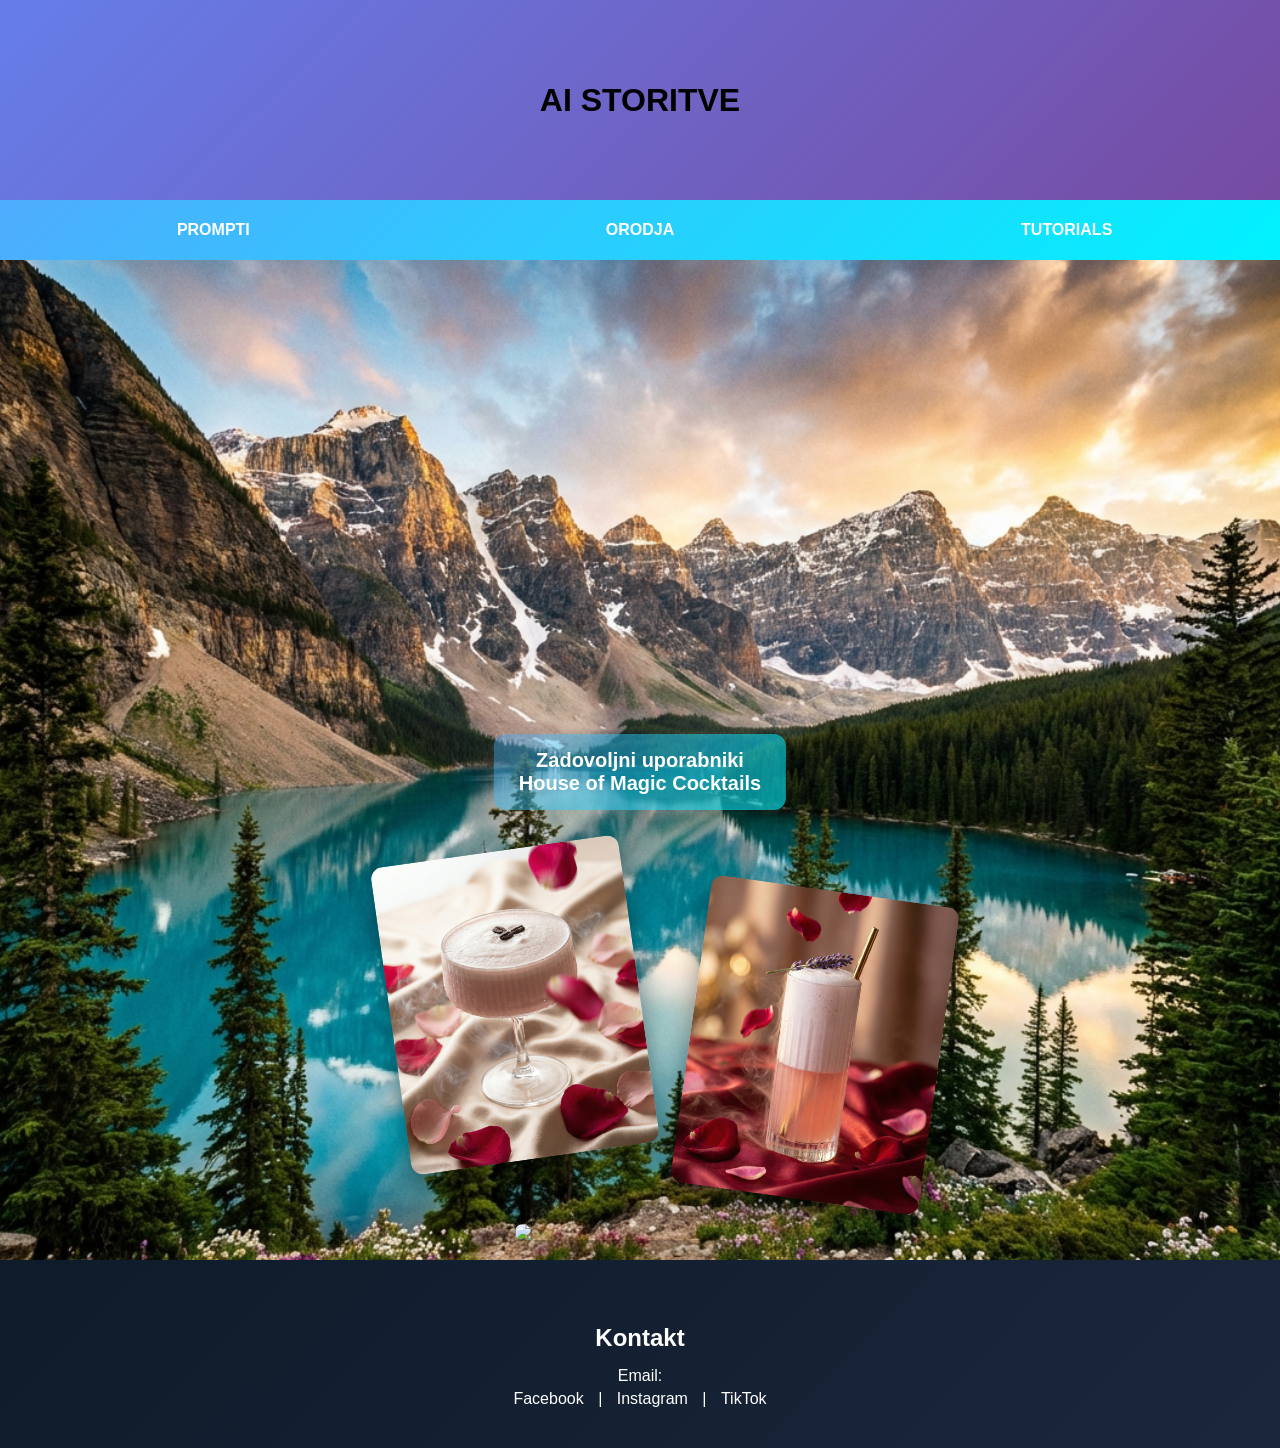
==== index.html @ 5ffda459 "Add files via upload" ====
<!DOCTYPE html>
<html lang="sl">
<head>

<link rel="stylesheet" href="style.css">
</head>
<body>
<header class="ai-header">
    <h1>AI STORITVE</h1>
</header>

<div class="nav-bar">
    <div class="nav-item" onclick="window.location.href='prompti.html'">PROMPTI</div>
    <div class="nav-item" onclick="window.location.href='orodja.html'">ORODJA</div>
    <div class="nav-item" onclick="window.location.href='tutorials.html'">TUTORIALS</div>
</div>


<div class="section">

    <div class="bg-blur"></div>

    <div class="stack">
        <img src="img1.png" class="img1">
        <img src="img2.png" class="img2">
        <img src="img3.png" class="img3">
    </div>

    <div class="user-box">
        Zadovoljni uporabniki <br> House of Magic Cocktails
    </div>
</div>




<footer class="site-footer">
    <div class="footer-content">
        <h3>Kontakt</h3>
        <p>Email: </p>
        
        <div class="socials">
            <a href="#">Facebook</a> | 
            <a href="#">Instagram</a> | 
            <a href="#">TikTok</a>
        </div>
    </div>
</footer>




</body>
</html>
---- style.css ----
/* =========================
   GENERALNO
========================= */

* {
    box-sizing: border-box;
    font-family: Arial, sans-serif;
}

html, body {
    margin: 0;
    padding: 0;
    min-height: 100vh;
    background: #0f172a;
}

body {
    display: flex;
    flex-direction: column;
}

img {
    max-width: 100%;
    display: block;
}

a {
    text-decoration: none;
}


/* =========================
   VSE STRANI
========================= */

/* header */
.ai-header {
    height: 200px;
    display: flex;
    align-items: center;
    justify-content: center;
    background: linear-gradient(135deg, #667eea, #764ba2);
}

.ai-title-btn {
    font-size: 48px;
    font-weight: bold;
    color: white;
    padding: 10px 25px;
    border-radius: 12px;
    cursor: pointer;
    transition: 0.3s;
    text-decoration: none;
}

.ai-title-btn:hover {
    background: rgba(255, 255, 255, 0.3);
    transform: scale(1.05);
}

/* navbar */
.nav-bar {
    display: flex;
    height: 60px;
    background: linear-gradient(135deg, #4facfe, #00f2fe);
}

.nav-item {
    flex: 1;
    display: flex;
    align-items: center;
    justify-content: center;
    color: white;
    font-weight: bold;
    cursor: pointer;
    transition: background 0.3s;
}

.nav-item:hover {
    background: rgba(255, 255, 255, 0.4);
}

/* main layout */
.main-content {
    flex: 1;
    display: flex;
    flex-direction: column;
}

.container {
    width: 100%;
    max-width: 1100px;
    margin: 0 auto;
    padding: 40px 30px;
}

.page-title {
    text-align: center;
    font-size: 36px;
    margin-bottom: 35px;
    color: white;
}

/* footer */
.site-footer {
    background: linear-gradient(135deg, #0d1b2a, #1b263b);
    color: white;
    text-align: center;
    padding: 40px 20px;
    width: 100%;
    margin-top: auto;
}

.site-footer h3 {
    margin-bottom: 15px;
    font-size: 24px;
}

.site-footer p {
    margin: 5px 0;
}

.site-footer .socials a {
    color: white;
    text-decoration: none;
    margin: 0 10px;
    transition: 0.3s;
}

.site-footer .socials a:hover {
    text-decoration: underline;
}


/* =========================
   INDEX.HTML
========================= */

.section {
    position: relative;
    height: 1000px;
    overflow: hidden;
}

.bg-blur {
    position: absolute;
    top: 0;
    left: -10%;
    width: 120%;
    height: 1000px;
    background: url("4k_ozadje.jpeg") center/cover no-repeat;
    z-index: 1;
}

.stack {
    position: relative;
    z-index: 2;
    height: 100%;
}

.stack img {
    position: absolute;
    width: 250px;
    border-radius: 12px;
    box-shadow: 0 10px 25px rgba(0, 0, 0, 0.4);
}

.img1 {
    bottom: 20px;
    left: 50%;
    transform: translateX(-50%);
    z-index: 3;
}

.img2 {
    bottom: 60px;
    left: calc(50% + 50px);
    transform: rotate(8deg);
    z-index: 2;
}

.img3 {
    bottom: 100px;
    left: calc(50% - 250px);
    transform: rotate(-8deg);
    z-index: 1;
}

.user-box {
    position: absolute;
    bottom: 450px;
    left: 50%;
    transform: translateX(-50%);
    padding: 15px 25px;
    background: linear-gradient(135deg, rgba(79, 172, 254, 0.4), rgba(0, 242, 254, 0.6));
    border-radius: 12px;
    text-align: center;
    z-index: 4;
    font-size: 20px;
    color: white;
    font-weight: bold;
}


/* =========================
   PROMPTI.HTML
========================= */

.prompt-card {
    display: flex;
    justify-content: space-between;
    align-items: center;
    gap: 20px;
    background: #1e293b;
    border-radius: 12px;
    padding: 20px;
    margin-bottom: 20px;
    color: white;
    box-shadow: 0 10px 20px rgba(0, 0, 0, 0.3);
}

.prompt-content {
    flex: 1;
    min-width: 0;
}

.prompt-title {
    font-size: 20px;
    font-weight: bold;
    margin-bottom: 8px;
}

.prompt-text {
    margin-right: 20px;
    display: -webkit-box;
    -webkit-line-clamp: 4;
    -webkit-box-orient: vertical;
    overflow: hidden;
}

.copy-btn {
    background: linear-gradient(135deg, #4facfe, #00f2fe);
    border: none;
    padding: 10px 15px;
    border-radius: 8px;
    color: white;
    font-weight: bold;
    cursor: pointer;
    transition: 0.2s;
    flex-shrink: 0;
}

.copy-btn.copied {
    background: #22c55e;
}


/* =========================
   ORODJA.HTML
========================= */

.tools-grid {
    display: grid;
    grid-template-columns: repeat(auto-fit, minmax(320px, 1fr));
    gap: 25px;
}

.tool-card {
    display: flex;
    align-items: center;
    gap: 20px;
    background: #1e293b;
    border-radius: 16px;
    padding: 20px;
    box-shadow: 0 10px 20px rgba(0, 0, 0, 0.3);
    transition: transform 0.25s, box-shadow 0.25s;
}

.tool-card:hover {
    transform: translateY(-4px);
    box-shadow: 0 14px 28px rgba(0, 0, 0, 0.35);
}

.tool-image {
    width: 80px;
    height: 80px;
    object-fit: contain;
    border-radius: 12px;
    background: white;
    padding: 8px;
    flex-shrink: 0;
}

.tool-info {
    display: flex;
    flex-direction: column;
    justify-content: center;
}

.tool-name {
    font-size: 22px;
    font-weight: bold;
    margin-bottom: 8px;
    color: white;
}

.tool-link {
    color: #7dd3fc;
    text-decoration: none;
    font-weight: bold;
    transition: 0.2s;
}

.tool-link:hover {
    color: white;
}


/* =========================
   TUTORIALS.HTML
========================= */

.section-title {
    font-size: 28px;
    font-weight: bold;
    margin-bottom: 20px;
    color: white;
}

.featured-video-card {
    background: #1e293b;
    border-radius: 18px;
    padding: 24px;
    box-shadow: 0 10px 20px rgba(0, 0, 0, 0.3);
    margin-bottom: 45px;
}

.tutorial-author {
    font-size: 14px;
    font-weight: bold;
    color: #7dd3fc;
    text-transform: uppercase;
    margin-bottom: 10px;
    letter-spacing: 1px;
}

.tutorial-title {
    font-size: 28px;
    font-weight: bold;
    margin-bottom: 18px;
    color: white;
}

.video-wrapper {
    position: relative;
    width: 100%;
    padding-bottom: 56.25%;
    height: 0;
    overflow: hidden;
    border-radius: 14px;
    background: #0b1120;
}

.video-wrapper iframe {
    position: absolute;
    top: 0;
    left: 0;
    width: 100%;
    height: 100%;
    border: none;
    border-radius: 14px;
}

.tutorials-grid {
    display: grid;
    grid-template-columns: repeat(auto-fit, minmax(320px, 1fr));
    gap: 25px;
}

.tutorial-card {
    background: #1e293b;
    border-radius: 16px;
    padding: 24px;
    box-shadow: 0 10px 20px rgba(0, 0, 0, 0.3);
    transition: transform 0.25s, box-shadow 0.25s;
}

.tutorial-card:hover {
    transform: translateY(-4px);
    box-shadow: 0 14px 28px rgba(0, 0, 0, 0.35);
}

.tutorial-link {
    display: inline-block;
    background: linear-gradient(135deg, #4facfe, #00f2fe);
    color: white;
    text-decoration: none;
    font-weight: bold;
    padding: 10px 16px;
    border-radius: 10px;
    transition: 0.2s;
}

.tutorial-link:hover {
    transform: scale(1.04);
}


/* =========================
   RESPONSIVE
========================= */

@media (max-width: 600px) {
    .ai-title-btn {
        font-size: 34px;
    }

    .container {
        padding: 30px 18px;
    }

    .tool-card,
    .prompt-card {
        flex-direction: column;
        text-align: center;
    }

    .tool-image {
        width: 90px;
        height: 90px;
    }

    .tutorial-title {
        font-size: 22px;
    }

    .section-title {
        font-size: 24px;
    }
}
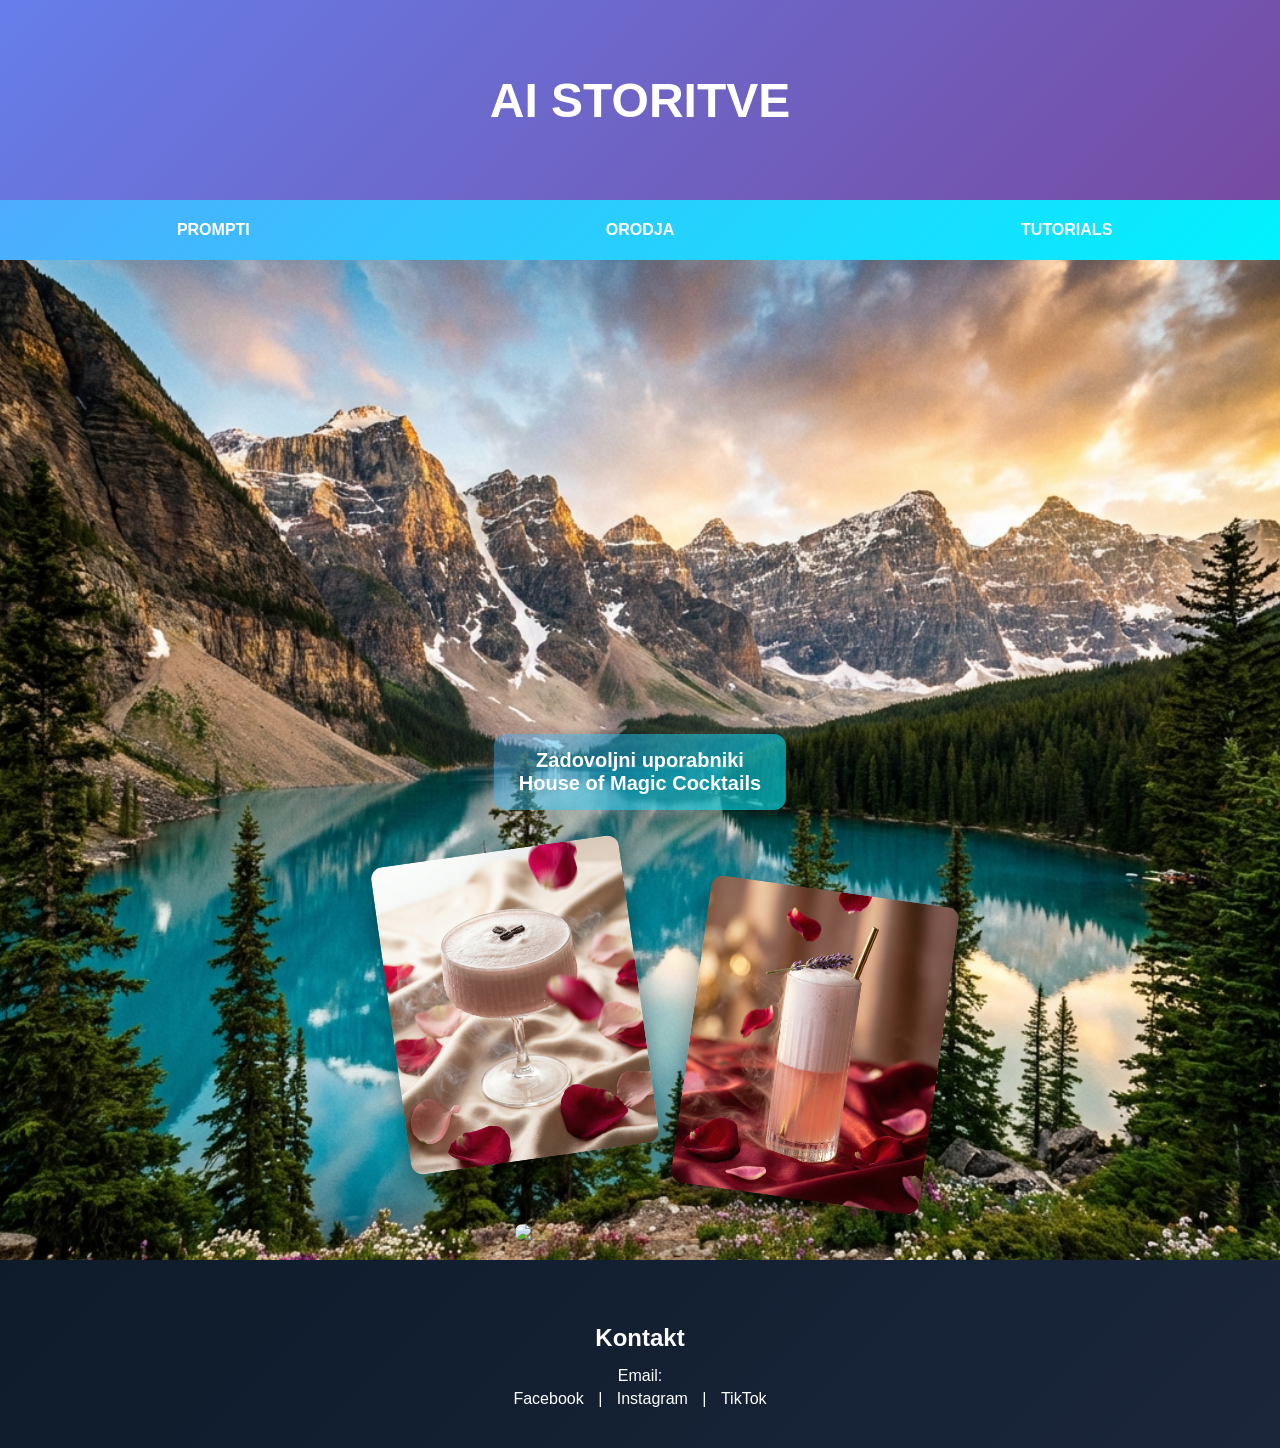
==== commit b33ddf67: "Update index.html" ====
--- a/index.html
+++ b/index.html
@@ -6,7 +6,9 @@
 </head>
 <body>
 <header class="ai-header">
-    <h1>AI STORITVE</h1>
+    <a href="index.html" class="ai-title-btn">
+        AI STORITVE
+    </a>
 </header>
 
 <div class="nav-bar">
